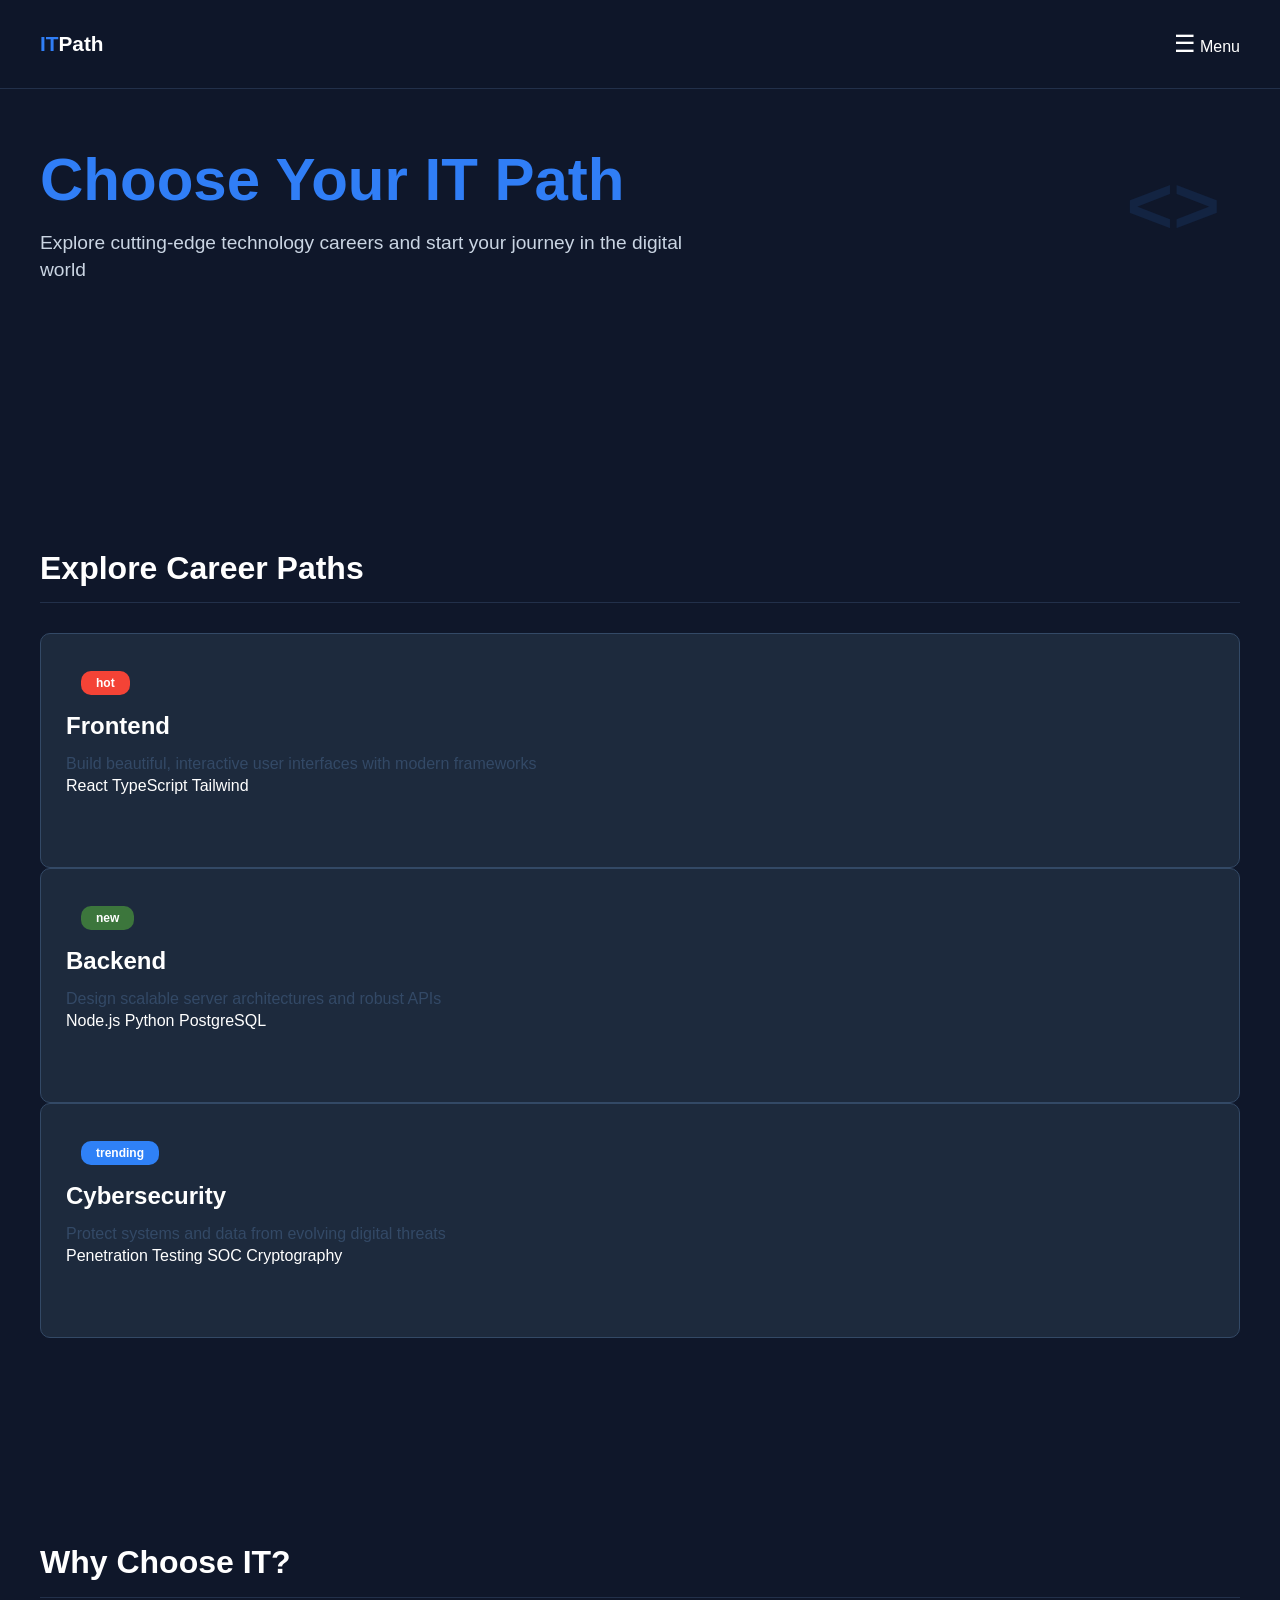
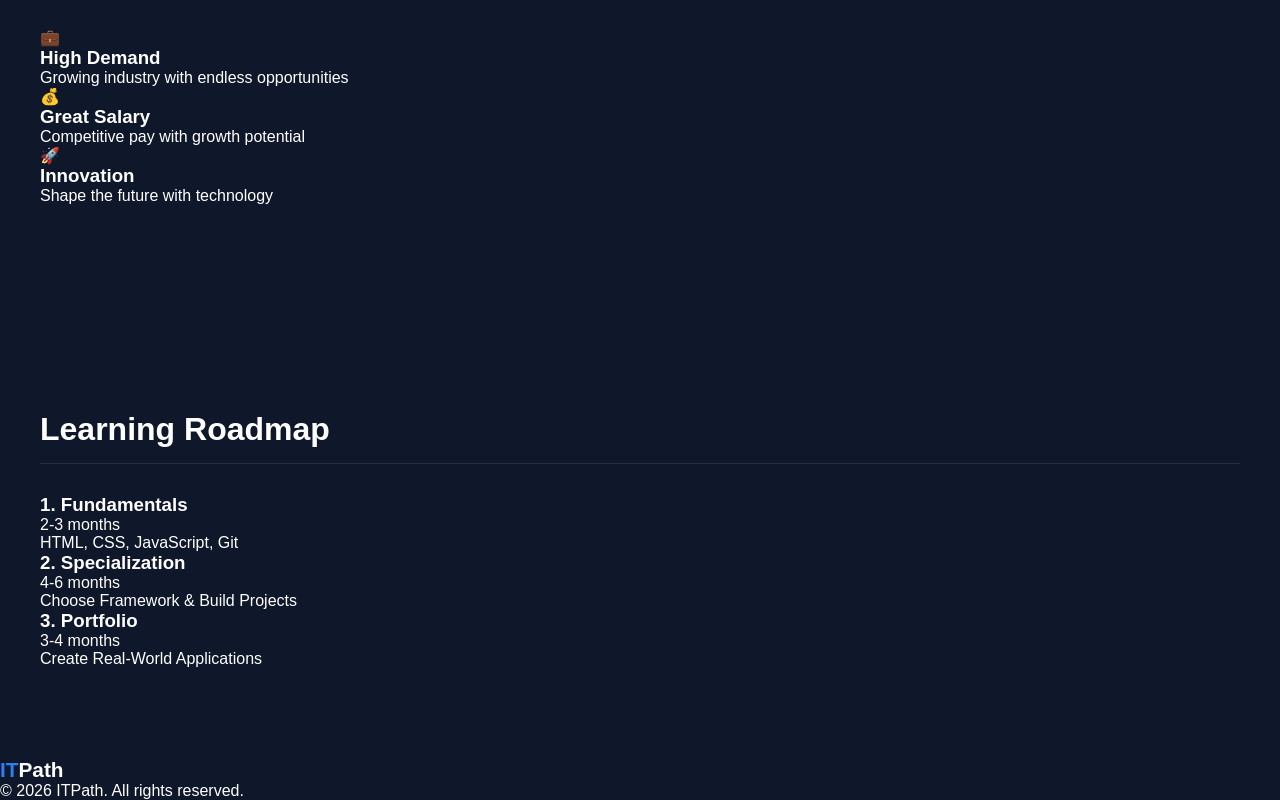
==== less_14/index.html @ ba18a279 "Add files via upload" ====
<!DOCTYPE html>
<html lang="en">
<head>
    <meta charset="UTF-8">
    <title>IT Path</title>
    <meta name="viewport" content="width=device-width, initial-scale=1.0">
    <link rel="stylesheet" href="style/style.css" type="text/css">
</head>
<body>
<header>
    <div class=" wrapper header-content">
        <div class="logo"><span class="IT">IT</span>Path</div>
        <nav>
            <span class="menu-icon">☰</span>
            <span>Menu</span>
        </nav>
    </div>
</header>
<main>
    <section class="hero-section">
        <div class="wrapper hero-content">
            <article class="hero-text">
                <h1 class="hero-title">Choose Your IT Path</h1>
                <p>Explore cutting-edge technology careers and start your journey in the digital world</p>
            </article>
            <div class="code-icon">
                &lt;&gt;
            </div>
        </div>
    </section>
    <section class="career-section">
        <div class="wrapper">
            <h2 class="section-tittle">Explore Career Paths</h2>
            <div class="card-list">
                <article class="career-card">
                    <span class="badge badge-red">hot</span>
                    <h3>Frontend</h3>
                    <p>Build beautiful, interactive user interfaces with modern frameworks</p>
                    <div class="tags">
                        <span>React</span>
                        <span>TypeScript</span>
                        <span>Tailwind</span>
                    </div>
                </article>
                <article class="career-card">
                    <span class="badge badge-green">new</span>
                    <h3>Backend</h3>
                    <p>Design scalable server architectures and robust APIs</p>
                    <div class="tags">
                        <span>Node.js</span>
                        <span>Python</span>
                        <span>PostgreSQL</span>
                    </div>
                </article>
                <article class="career-card">
                    <span class="badge badge-blue">trending</span>
                    <h3>Cybersecurity</h3>
                    <p>Protect systems and data from evolving digital threats</p>
                    <div class="tags">
                        <span>Penetration Testing</span>
                        <span>SOC</span>
                        <span>Cryptography</span>
                    </div>
                </article>
            </div>
        </div>
    </section>
    <section class="benefits-section">
        <div class="wrapper">
            <h2 class="section-tittle">Why Choose IT?</h2>
            <div class="benefits-cards">
                <article class="benefits-card">
                    <div class="benefits-icon">💼</div>
                    <h3>High Demand</h3>
                    <p>Growing industry with endless opportunities</p>
                </article>
                <article class="benefits-card">
                    <div class="benefits-icon">💰</div>
                    <h3>Great Salary</h3>
                    <p>Competitive pay with growth potential</p>
                </article>
                <article class="benefits-card">
                    <div class="benefits-icon">🚀</div>
                    <h3>Innovation</h3>
                    <p>Shape the future with technology</p>
                </article>
            </div>
        </div>
    </section>
    <section class="roadmap-section">
        <div class="wrapper">
            <h2 class="section-tittle">Learning Roadmap</h2>
            <div class="roadmap-list">
                <article class="roadmap-card">
                    <span class="roadmap-circle"></span>
                    <div class="roadmap-head">
                        <h3>1. Fundamentals</h3>
                        <span>2-3 months</span>
                    </div>
                    <p>HTML, CSS, JavaScript, Git</p>
                </article>
                <article class="roadmap-card">
                    <span class="roadmap-circle"></span>
                    <div class="roadmap-head">
                        <h3>2. Specialization</h3>
                        <span>4-6 months</span>
                    </div>
                    <p>Choose Framework & Build Projects</p>
                </article>
                <article class="roadmap-card">
                    <span class="roadmap-circle"></span>
                    <div class="roadmap-head">
                        <h3>3. Portfolio</h3>
                        <span>3-4 months</span>
                    </div>
                    <p>Create Real-World Applications</p>
                </article>
            </div>
        </div>
    </section>
</main>
<footer>
    <div class="logo"><span>IT</span>Path</div>
    <p>&copy; 2026 ITPath. All rights reserved.</p>
</footer>
<a href="#" class="chat-button"></a>
</body>
</html>
---- less_14/style/style.css ----
*{
    margin: 0;
    padding: 0;
    box-sizing: border-box;
    text-decoration: none;
    list-style: none;
}
html{
    font-size: 16px;
    font-family: Inter, sans-serif;
}
body{
    background: #0f172a;
    color: #fff;
}
.wrapper{
    width: 100%;
    max-width: 1200px;
    margin: 0 auto;
    padding: 30px 0;
}
header{
    position: fixed;
    top: 0;
    left: 0;
    width: 100%;
    z-index: 1000;
    background: rgba(15,23,42,0.96);
    border-bottom: 1px solid #22304a;
}
.header-content{
    display: flex;
    align-items: center;
    justify-content: space-between;
}
.logo{
    font-size: 1.3rem;
    font-weight: 700;
}
.logo span{
    color: #307ef6
}
.menu{
    display: flex;
    align-items: center;
    gap: 10px;
    color: #cad5e3;
    font-size: 1rem;
}
.menu-icon{
    font-size: 1.5rem;
}
.hero-section{
    padding: 120px 0 120px 0;

}
.hero-content{
    position: relative;
}
.hero-content h1{
    font-size: 3.75rem;
    line-height:1;
    color: #307ef6;
    margin-bottom:20px;
}
.hero-content p{
    color: #cad5e3;
    font-size: 1.2em;
    line-height: 1.4;
    max-width: 650px;
}

.code-icon{
    position: absolute;
    top: 40px;
    right: 20px;
    font-size: 5rem;
    font-weight: 700;
    color: #132442;
}
.career-section, .benefits-section, .roadmap-section{
    padding: 60px 0;
}
.section-tittle{
    position: sticky;
    top: 60px;
    z-index: 20;
    font-size: 2rem;
    line-height: 1.2;
    padding: 25px 0 15px 0;
    border-bottom: 1px solid #22304a;
    margin-bottom: 30px;
}
.career-card{
    position: relative;
    overflow: hidden;
    min-height: 235px;
    padding: 22px 25px;
    background: #1d2a3d;
    border: 1px solid #334966;
    border-radius: 10px;

    transition: transform 0.3s ease, border-color 0.3s, box-shadow 0.3s ease;
}

.career-card::before{
    content: '';
    position: absolute;
    inset: 0;
    background: radial-gradient(circle at top right, rgba(47, 129, 247, 8.23), transparent 60%);
    opacity: 0;
    transition: opacity 0.3s ease;
}
.career-card:hover::before{
    opacity: 1;
}
.career-card:hover{
    transform: translateY(-5px);
    border-color: #334966;
    box-shadow: 0 10px 35px rgba(47, 129, 247, 8.25);
}
.career-card > *{
    position: relative;
    z-index: 2;
}
.badge{
    display: inline-block;
    color: #fff;
    font-size: 0.75rem;
    font-weight: 700;
    padding: 5px 15px;
    border-radius: 10px;
    margin: 15px
}
.badge-red{
    background: #f44336;
}
.badge-green{
    background: #3c763c;
}
.badge-blue{
    background: rgb(47, 129, 247);
}
.career-card h3{
    font-size: 1.5rem;
    line-height: 1.3;
    margin-bottom: 10px;
}
.career-card p{
    color: #334966;
    font-size: 1rem;
    line-height: 1.6;
}
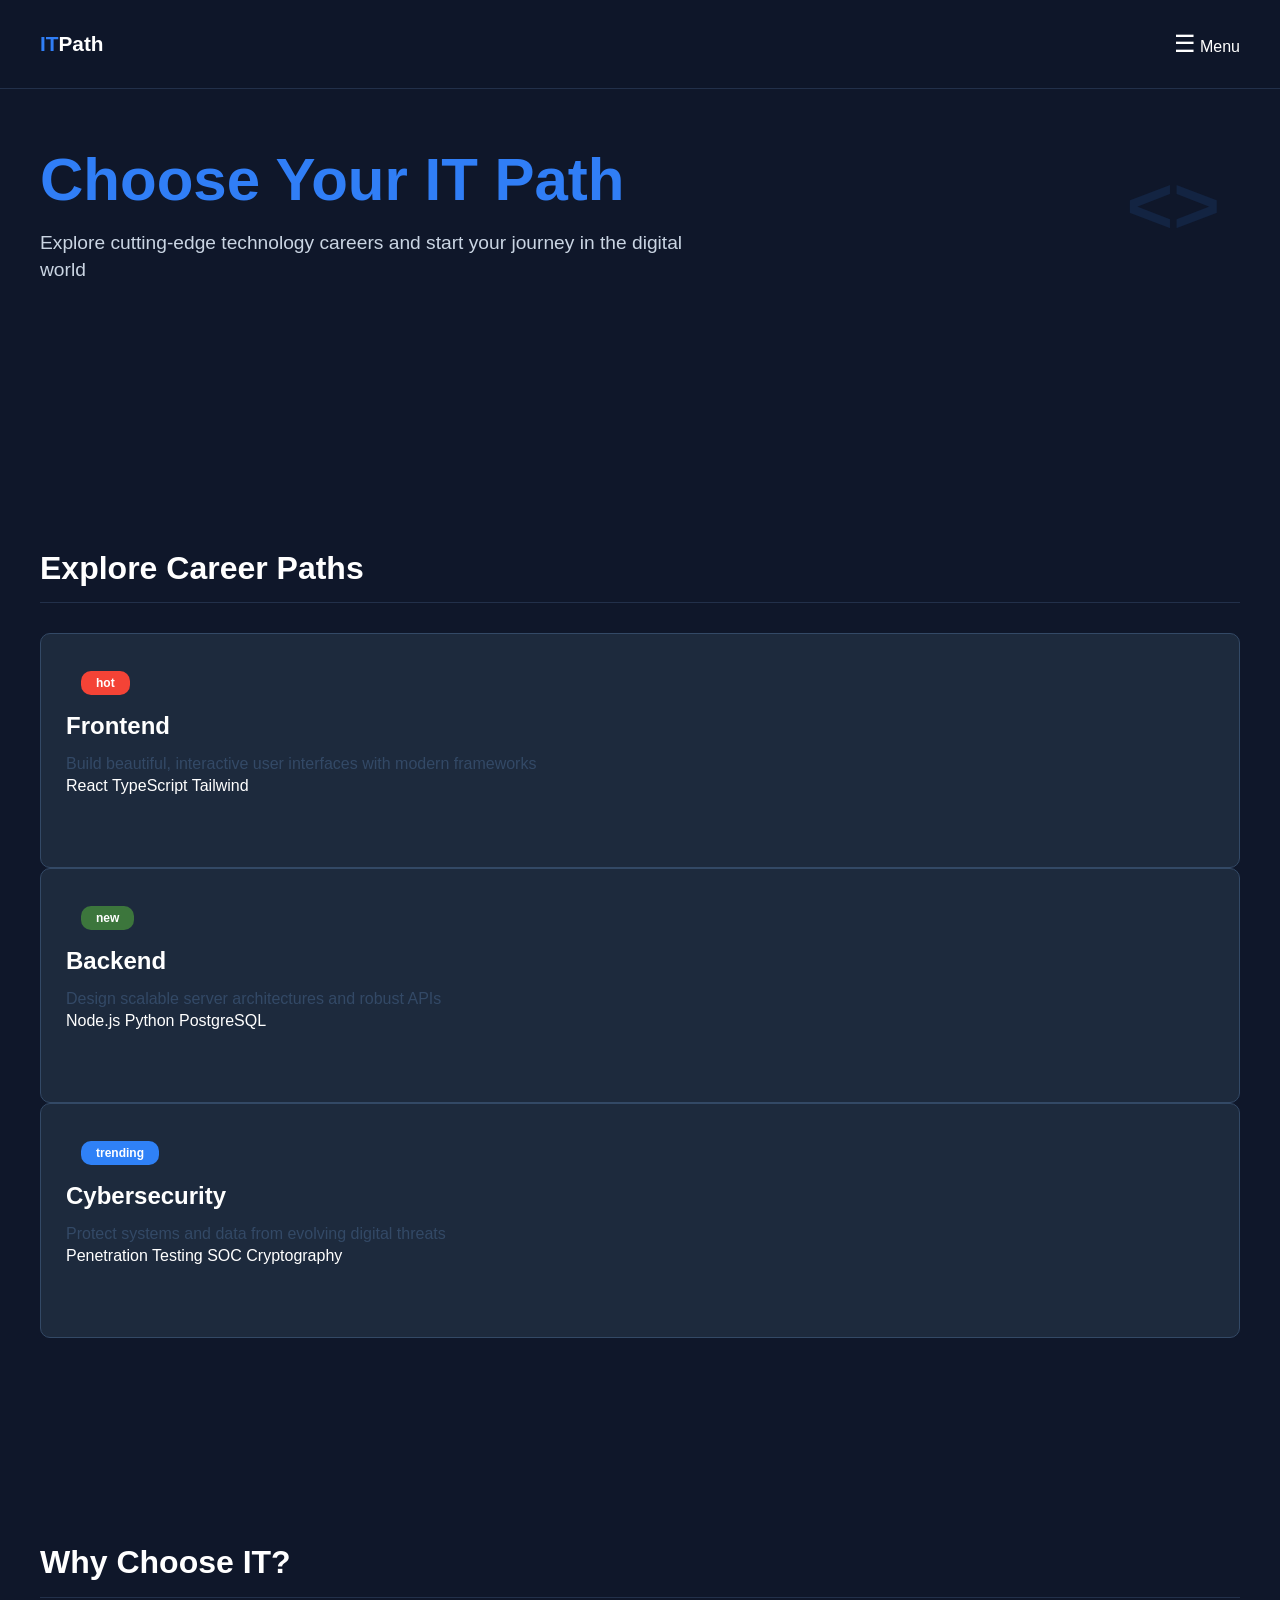
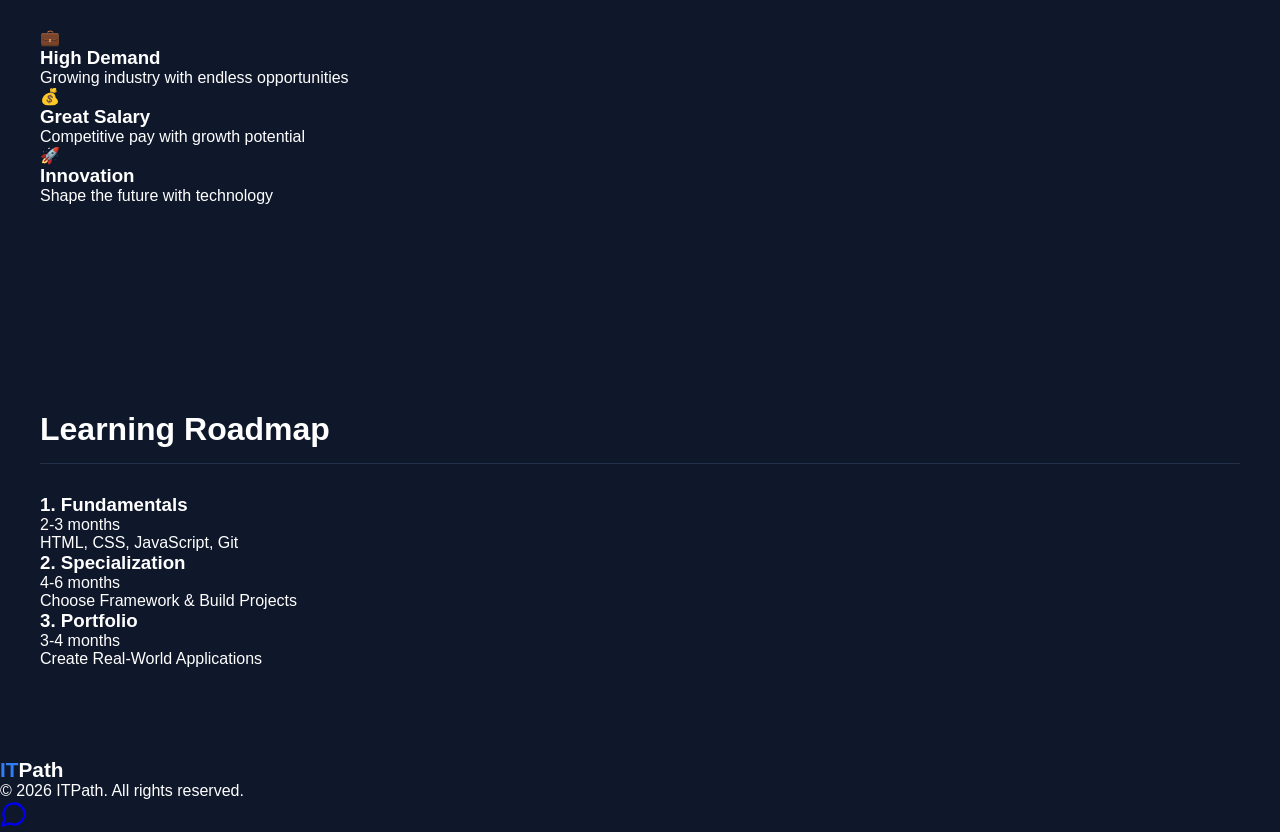
==== commit 053e770f: "Update index.html" ====
--- a/less_14/index.html
+++ b/less_14/index.html
@@ -123,6 +123,6 @@
     <div class="logo"><span>IT</span>Path</div>
     <p>&copy; 2026 ITPath. All rights reserved.</p>
 </footer>
-<a href="#" class="chat-button"></a>
+<a href="#" class="chat-button"><svg xmlns="http://www.w3.org/2000/svg" width="28" height="28" viewBox="0 0 24 24" fill="none" stroke="currentColor" stroke-width="2" stroke-linecap="round" stroke-linejoin="round" class="lucide lucide-message-circle text-white"><path d="M7.9 20A9 9 0 1 0 4 16.1L2 22Z"></path></svg></a>
 </body>
-</html>+</html>
